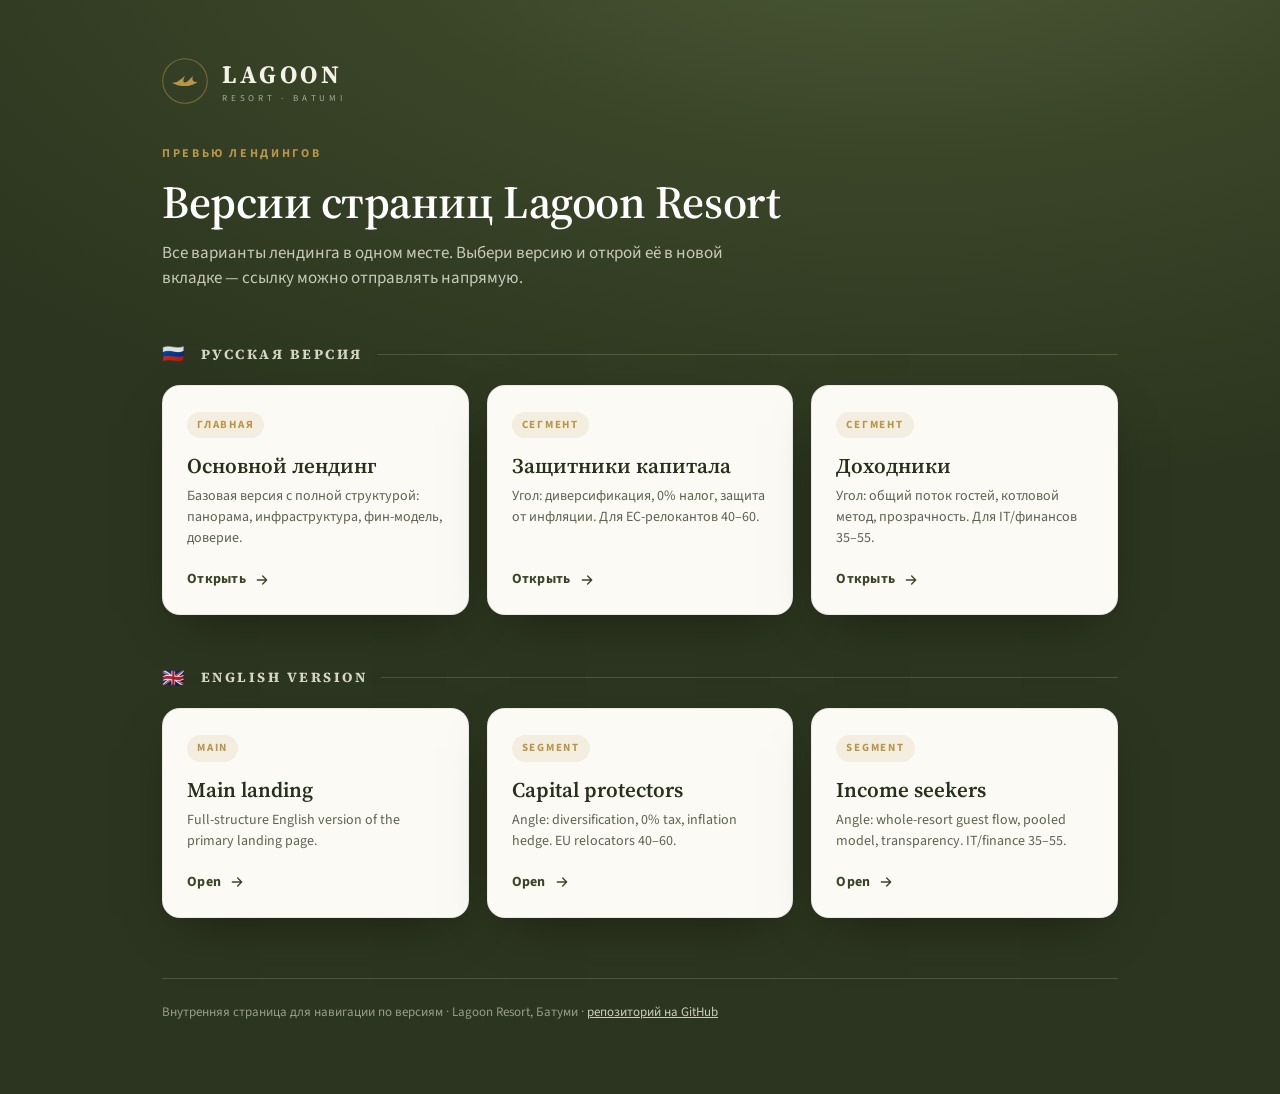
==== versions.html @ 6b96d5bf "Add versions.html — navigation hub for all 6 landing variants Co-Authored-By: Claude Opus 4.8 <norep" ====
<!doctype html>
<html lang="ru">
<head>
<meta charset="utf-8">
<meta name="viewport" content="width=device-width, initial-scale=1">
<meta name="robots" content="noindex">
<title>Lagoon Resort — Версии лендингов</title>
<link rel="preconnect" href="https://fonts.googleapis.com">
<link rel="preconnect" href="https://fonts.gstatic.com" crossorigin>
<link href="https://fonts.googleapis.com/css2?family=Source+Sans+3:wght@400;600;700&family=Source+Serif+4:opsz,wght@8..60,500;8..60,600;8..60,700&display=swap" rel="stylesheet">
<style>
  :root{
    --olive:#3a4528; --olive-soft:#4c5a36; --cream:#f4f1e6; --card:#fbfaf4;
    --gold:#b7964a; --gold-2:#c8a85a; --ink:#26301a; --ink-soft:#5d6450;
    --line:rgba(244,241,230,.16);
    --serif:"Source Serif 4",Georgia,serif;
    --sans:"Source Sans 3",system-ui,-apple-system,Segoe UI,sans-serif;
  }
  *{box-sizing:border-box;margin:0;padding:0}
  body{
    font-family:var(--sans); color:var(--cream);
    background:radial-gradient(1200px 600px at 70% -10%,#4c5a36 0%,#3a4528 45%,#2c351f 100%);
    min-height:100vh; line-height:1.5; -webkit-font-smoothing:antialiased;
  }
  .wrap{max-width:1000px;margin:0 auto;padding:56px 22px 72px}
  /* header */
  .brand{display:flex;align-items:center;gap:14px;margin-bottom:40px}
  .seagull{width:46px;height:46px;flex:none}
  .brand .name{font-family:var(--serif);font-size:25px;font-weight:700;letter-spacing:.14em;color:var(--cream)}
  .brand .sub{display:block;font-family:var(--sans);font-size:9px;letter-spacing:.42em;color:rgba(244,241,230,.6);margin-top:-2px}
  h1{font-family:var(--serif);font-weight:600;font-size:clamp(30px,5vw,46px);line-height:1.08;letter-spacing:-.01em;color:#fff;margin-bottom:14px}
  .lede{max-width:620px;color:rgba(244,241,230,.78);font-size:17px}
  .eyebrow{font-size:12px;font-weight:700;letter-spacing:.22em;text-transform:uppercase;color:var(--gold);margin-bottom:14px}
  /* groups */
  .group{margin-top:52px}
  .group__title{display:flex;align-items:center;gap:14px;font-family:var(--serif);font-size:14px;font-weight:700;letter-spacing:.18em;text-transform:uppercase;color:rgba(244,241,230,.85);margin-bottom:20px}
  .group__title::after{content:"";flex:1;height:1px;background:var(--line)}
  .flag{font-size:18px;line-height:1}
  /* grid */
  .grid{display:grid;grid-template-columns:repeat(3,1fr);gap:18px}
  @media(max-width:760px){.grid{grid-template-columns:1fr}}
  .card{
    background:var(--card);color:var(--ink);border-radius:18px;padding:26px 24px 24px;
    box-shadow:0 18px 50px -22px rgba(0,0,0,.5); border:1px solid rgba(58,69,40,.08);
    display:flex;flex-direction:column;text-decoration:none;
    transition:transform .18s ease, box-shadow .18s ease;
  }
  .card:hover{transform:translateY(-4px);box-shadow:0 26px 60px -20px rgba(0,0,0,.55)}
  .tag{display:inline-block;align-self:flex-start;font-size:11px;font-weight:700;letter-spacing:.16em;text-transform:uppercase;color:var(--gold);background:rgba(183,150,74,.12);padding:5px 10px;border-radius:999px;margin-bottom:16px}
  .card h3{font-family:var(--serif);font-size:21px;font-weight:600;line-height:1.15;color:var(--ink);margin-bottom:8px}
  .card p{font-size:14px;color:var(--ink-soft);flex:1;margin-bottom:20px}
  .go{display:inline-flex;align-items:center;gap:8px;font-weight:700;font-size:14px;letter-spacing:.02em;color:var(--olive)}
  .go svg{transition:transform .18s ease}
  .card:hover .go svg{transform:translateX(4px)}
  footer{margin-top:60px;padding-top:24px;border-top:1px solid var(--line);font-size:13px;color:rgba(244,241,230,.55)}
  footer a{color:rgba(244,241,230,.8)}
</style>
</head>
<body>
<div class="wrap">

  <div class="brand">
    <svg class="seagull" viewBox="0 0 64 64" fill="none" xmlns="http://www.w3.org/2000/svg" aria-hidden="true">
      <circle cx="32" cy="32" r="31" stroke="#b7964a" stroke-width="1.5" opacity=".5"/>
      <path d="M14 34c6 1 9-2 18-9-3 6-3 9 0 9 3 0 5-3 11-9-2 7 1 9 7 8-7 5-13 6-18 6s-13-1-18-5z" fill="#b7964a"/>
    </svg>
    <div>
      <span class="name">LAGOON</span>
      <span class="sub">RESORT · BATUMI</span>
    </div>
  </div>

  <p class="eyebrow">Превью лендингов</p>
  <h1>Версии страниц Lagoon Resort</h1>
  <p class="lede">Все варианты лендинга в одном месте. Выбери версию и открой её в новой вкладке — ссылку можно отправлять напрямую.</p>

  <!-- RU -->
  <section class="group">
    <div class="group__title"><span class="flag">🇷🇺</span> Русская версия</div>
    <div class="grid">
      <a class="card" href="index.html" target="_blank" rel="noopener">
        <span class="tag">Главная</span>
        <h3>Основной лендинг</h3>
        <p>Базовая версия с полной структурой: панорама, инфраструктура, фин-модель, доверие.</p>
        <span class="go">Открыть <svg width="16" height="16" viewBox="0 0 24 24" fill="none"><path d="M5 12h14M13 6l6 6-6 6" stroke="currentColor" stroke-width="2" stroke-linecap="round" stroke-linejoin="round"/></svg></span>
      </a>
      <a class="card" href="lp-capital.html" target="_blank" rel="noopener">
        <span class="tag">Сегмент</span>
        <h3>Защитники капитала</h3>
        <p>Угол: диверсификация, 0% налог, защита от инфляции. Для ЕС-релокантов 40–60.</p>
        <span class="go">Открыть <svg width="16" height="16" viewBox="0 0 24 24" fill="none"><path d="M5 12h14M13 6l6 6-6 6" stroke="currentColor" stroke-width="2" stroke-linecap="round" stroke-linejoin="round"/></svg></span>
      </a>
      <a class="card" href="lp-income.html" target="_blank" rel="noopener">
        <span class="tag">Сегмент</span>
        <h3>Доходники</h3>
        <p>Угол: общий поток гостей, котловой метод, прозрачность. Для IT/финансов 35–55.</p>
        <span class="go">Открыть <svg width="16" height="16" viewBox="0 0 24 24" fill="none"><path d="M5 12h14M13 6l6 6-6 6" stroke="currentColor" stroke-width="2" stroke-linecap="round" stroke-linejoin="round"/></svg></span>
      </a>
    </div>
  </section>

  <!-- EN -->
  <section class="group">
    <div class="group__title"><span class="flag">🇬🇧</span> English version</div>
    <div class="grid">
      <a class="card" href="en/index.html" target="_blank" rel="noopener">
        <span class="tag">Main</span>
        <h3>Main landing</h3>
        <p>Full-structure English version of the primary landing page.</p>
        <span class="go">Open <svg width="16" height="16" viewBox="0 0 24 24" fill="none"><path d="M5 12h14M13 6l6 6-6 6" stroke="currentColor" stroke-width="2" stroke-linecap="round" stroke-linejoin="round"/></svg></span>
      </a>
      <a class="card" href="en/lp-capital.html" target="_blank" rel="noopener">
        <span class="tag">Segment</span>
        <h3>Capital protectors</h3>
        <p>Angle: diversification, 0% tax, inflation hedge. EU relocators 40–60.</p>
        <span class="go">Open <svg width="16" height="16" viewBox="0 0 24 24" fill="none"><path d="M5 12h14M13 6l6 6-6 6" stroke="currentColor" stroke-width="2" stroke-linecap="round" stroke-linejoin="round"/></svg></span>
      </a>
      <a class="card" href="en/lp-income.html" target="_blank" rel="noopener">
        <span class="tag">Segment</span>
        <h3>Income seekers</h3>
        <p>Angle: whole-resort guest flow, pooled model, transparency. IT/finance 35–55.</p>
        <span class="go">Open <svg width="16" height="16" viewBox="0 0 24 24" fill="none"><path d="M5 12h14M13 6l6 6-6 6" stroke="currentColor" stroke-width="2" stroke-linecap="round" stroke-linejoin="round"/></svg></span>
      </a>
    </div>
  </section>

  <footer>
    Внутренняя страница для навигации по версиям · Lagoon Resort, Батуми ·
    <a href="https://github.com/igoradakhovskiy-cyber/lagoon-resort-site" target="_blank" rel="noopener">репозиторий на GitHub</a>
  </footer>

</div>
</body>
</html>
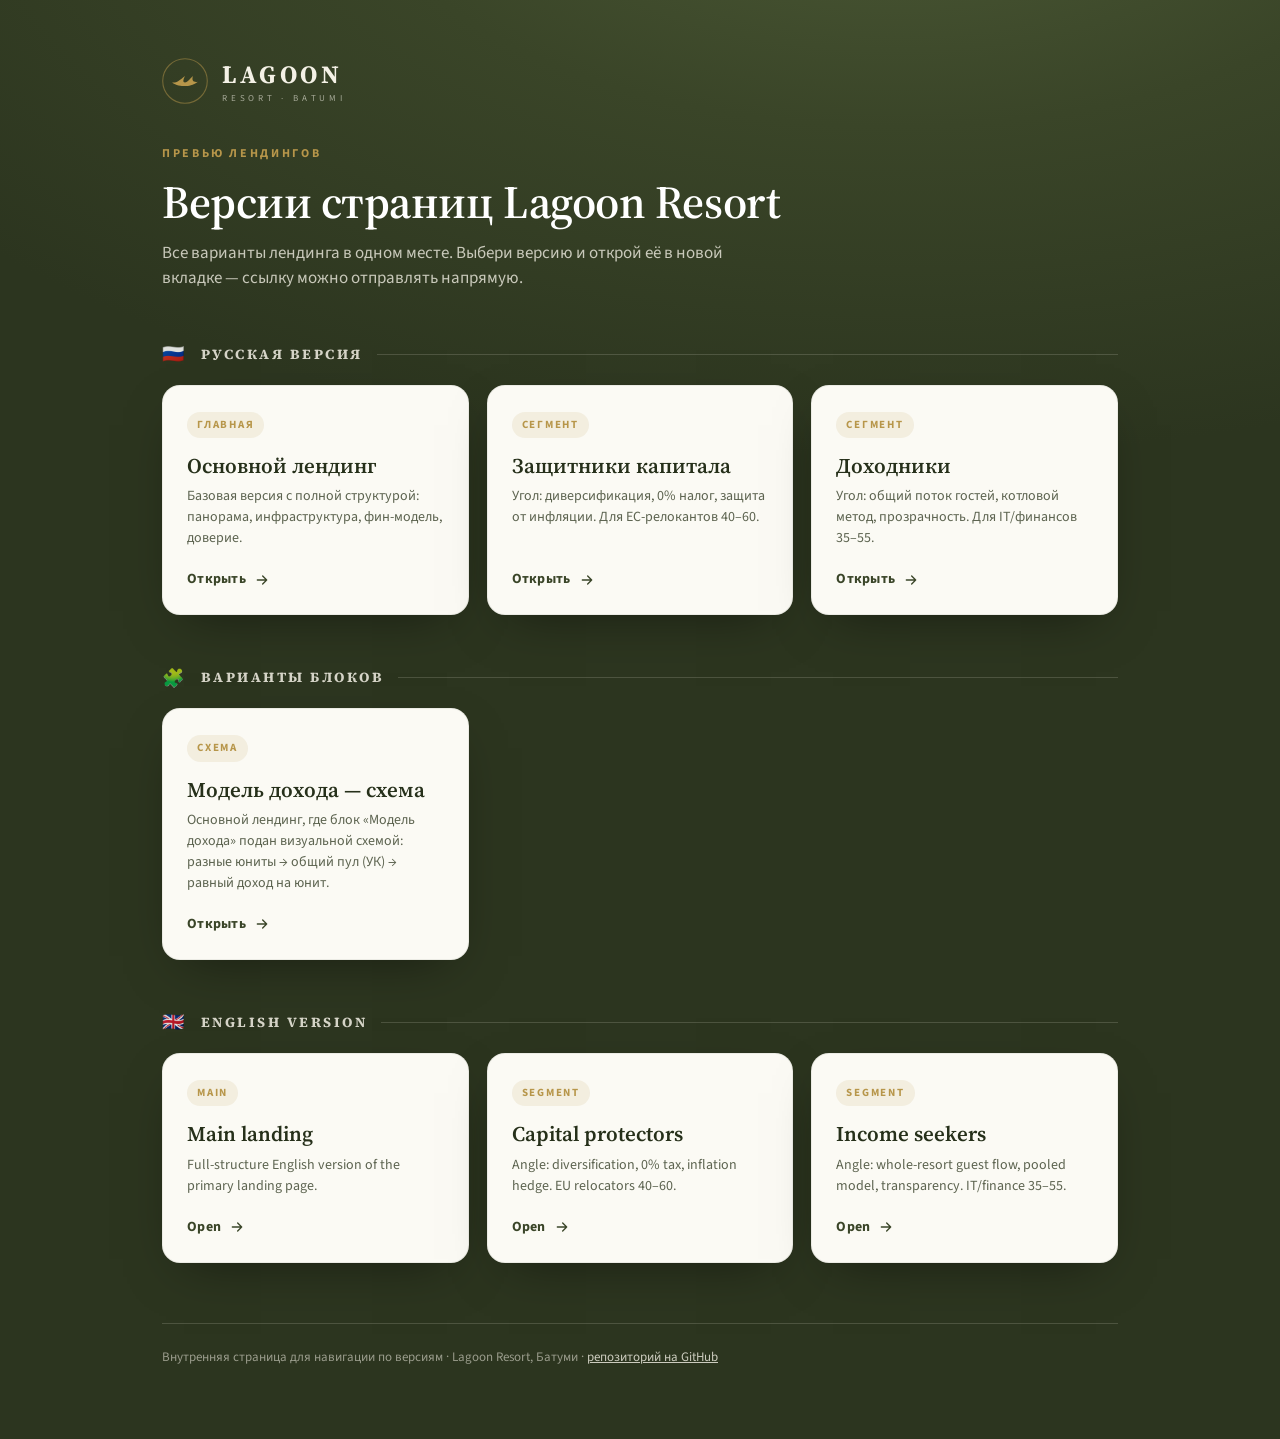
==== commit d731f793: "Add index-scheme.html — вариант с блоком «Модель дохода» в виде схемы - index-scheme.html: основной " ====
--- a/versions.html
+++ b/versions.html
@@ -99,6 +99,19 @@
     </div>
   </section>
 
+  <!-- Варианты / эксперименты -->
+  <section class="group">
+    <div class="group__title"><span class="flag">🧩</span> Варианты блоков</div>
+    <div class="grid">
+      <a class="card" href="index-scheme.html" target="_blank" rel="noopener">
+        <span class="tag">Схема</span>
+        <h3>Модель дохода — схема</h3>
+        <p>Основной лендинг, где блок «Модель дохода» подан визуальной схемой: разные юниты → общий пул (УК) → равный доход на юнит.</p>
+        <span class="go">Открыть <svg width="16" height="16" viewBox="0 0 24 24" fill="none"><path d="M5 12h14M13 6l6 6-6 6" stroke="currentColor" stroke-width="2" stroke-linecap="round" stroke-linejoin="round"/></svg></span>
+      </a>
+    </div>
+  </section>
+
   <!-- EN -->
   <section class="group">
     <div class="group__title"><span class="flag">🇬🇧</span> English version</div>
